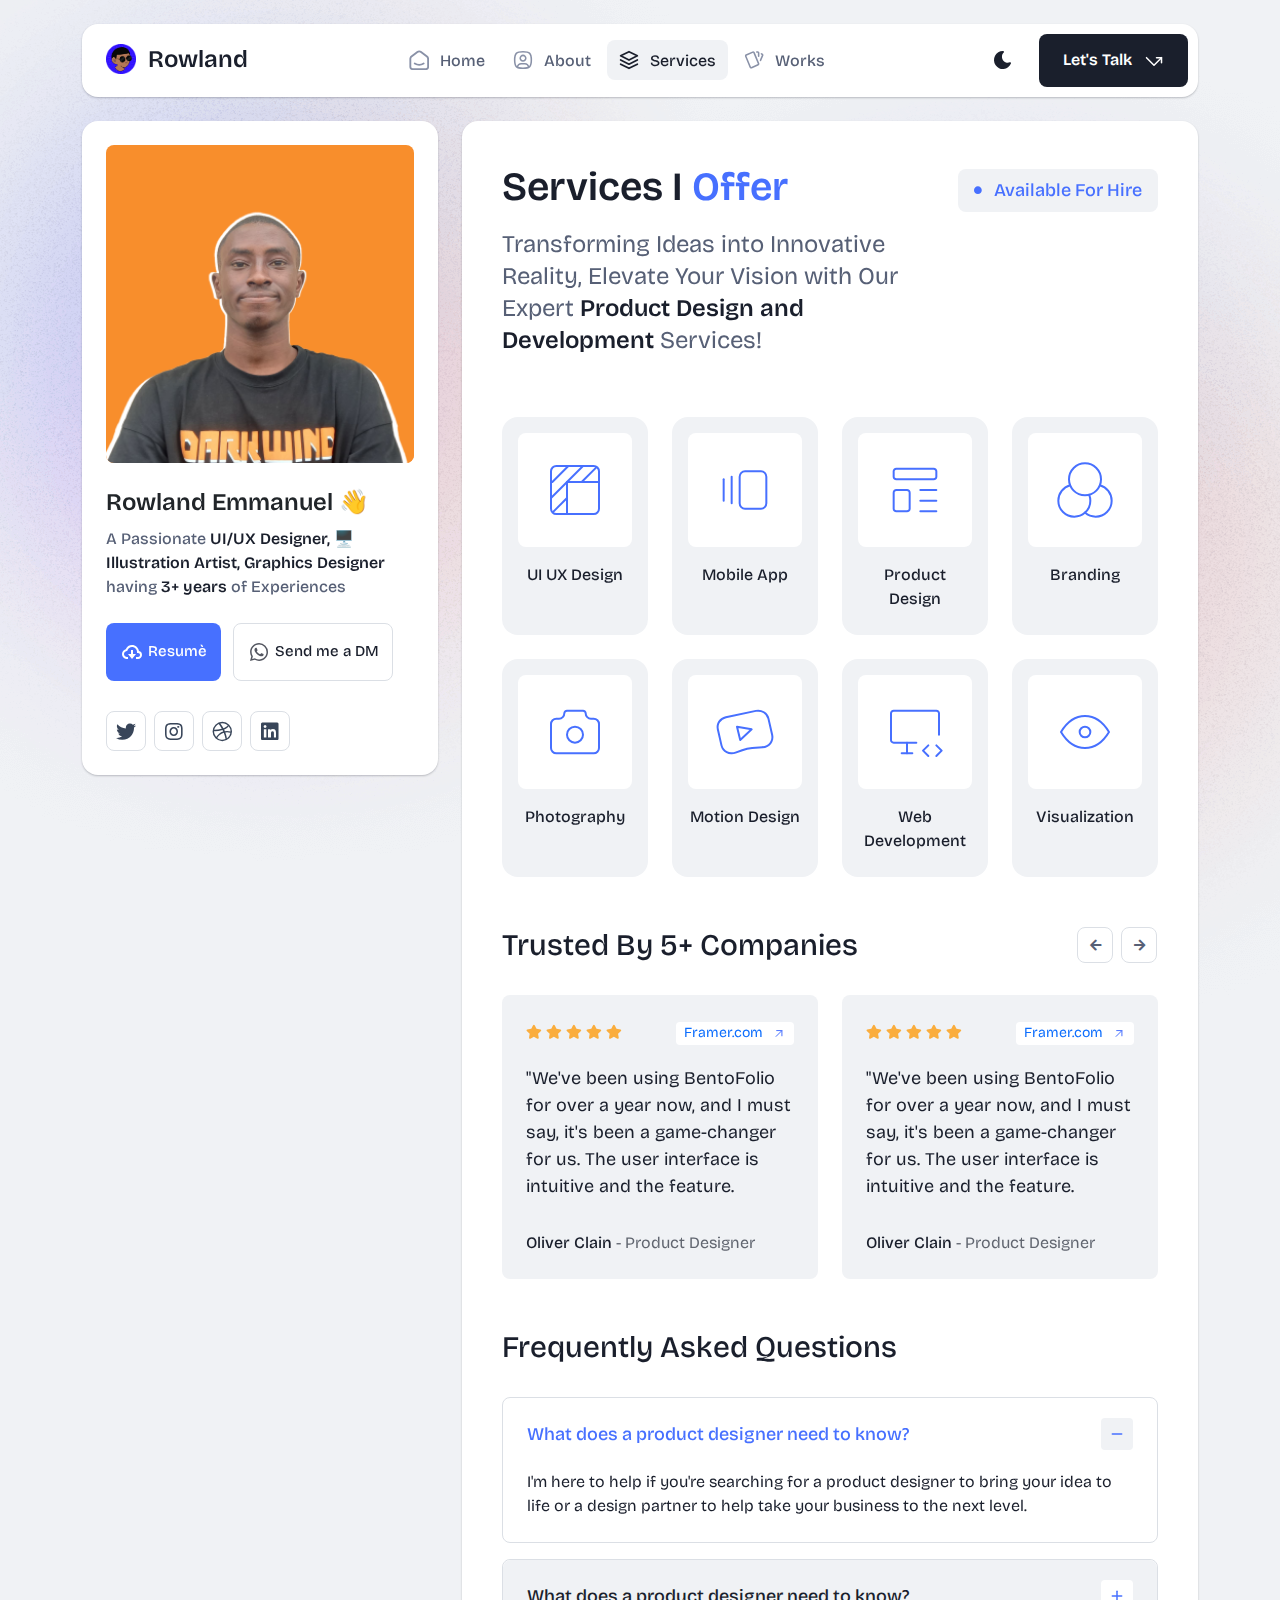
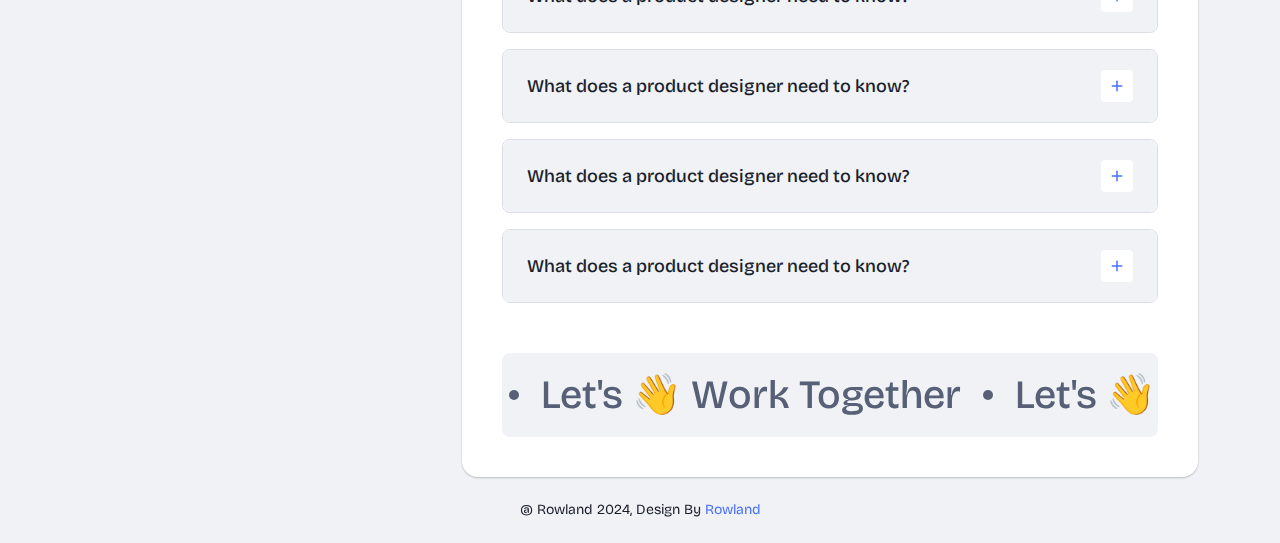
==== services.html @ 6516e1ca "New Portfolio" ====
<!DOCTYPE html>
<html lang="en">

	<head>
		<meta charset="UTF-8">
		<meta http-equiv="X-UA-Compatible" content="IE=edge">
		<title>Rowland Emmanuel - Creative Designer</title>
		<meta name="description"
			content=" Emmanuel Rowland - CO Founder Nexpal Nigeria, UI UX Designer, Illustration Artist, Graphics Designer">
		<meta name="viewport" content="width=device-width, initial-scale=1">

		<link rel="shortcut icon" type="image/x-icon" href="assets/img/favicon.png">
		<!-- Place favicon.ico in the root directory -->

		<!-- CSS here -->
		<link rel="stylesheet" href="assets/css/bootstrap.min.css">
		<link rel="stylesheet" href="assets/fontawsome/css/all.min.css">
		<link rel="stylesheet" href="assets/fontawsome/css/fontawesome.min.css">
		<link rel="stylesheet" href="assets/css/slick.css">
		<link rel="stylesheet" href="assets/css/magnific-popup.css">
		<link rel="stylesheet" href="assets/css/style.css">
		<link rel="stylesheet" href="assets/css/responsive.css">
	</head>

	<body>
		<div id="page-content">
			<!-- header part start -->
			<header class="header-area">
				<nav class="navbar">
					<div class="container">
						<div class="menu-container">
							<div class="logo">
								<a class="navbar-brand me-0" href="index.html">
									<img src="assets/img/logo.png" width="30px" alt="">
									<span>Rowland</span>
								</a>
							</div>
							<div class="navbar-main d-flex flex-grow-1">
								<div class="logo inner-logo d-block d-xl-none">
									<a class="navbar-brand me-0" href="index.html">
										<svg width="24" height="24" viewBox="0 0 24 24" fill="none"
											xmlns="http://www.w3.org/2000/svg">
											<path
												d="M0 1.5C0 1.10218 0.158035 0.720644 0.43934 0.43934C0.720644 0.158035 1.10218 0 1.5 0L9 0C9.39782 0 9.77936 0.158035 10.0607 0.43934C10.342 0.720644 10.5 1.10218 10.5 1.5V22.5C10.5 22.8978 10.342 23.2794 10.0607 23.5607C9.77936 23.842 9.39782 24 9 24H1.5C1.10218 24 0.720644 23.842 0.43934 23.5607C0.158035 23.2794 0 22.8978 0 22.5V1.5ZM13.5 1.5C13.5 1.10218 13.658 0.720644 13.9393 0.43934C14.2206 0.158035 14.6022 0 15 0L22.5 0C22.8978 0 23.2794 0.158035 23.5607 0.43934C23.842 0.720644 24 1.10218 24 1.5V9C24 9.39782 23.842 9.77936 23.5607 10.0607C23.2794 10.342 22.8978 10.5 22.5 10.5H15C14.6022 10.5 14.2206 10.342 13.9393 10.0607C13.658 9.77936 13.5 9.39782 13.5 9V1.5ZM13.5 15C13.5 14.6022 13.658 14.2206 13.9393 13.9393C14.2206 13.658 14.6022 13.5 15 13.5H22.5C22.8978 13.5 23.2794 13.658 23.5607 13.9393C23.842 14.2206 24 14.6022 24 15V22.5C24 22.8978 23.842 23.2794 23.5607 23.5607C23.2794 23.842 22.8978 24 22.5 24H15C14.6022 24 14.2206 23.842 13.9393 23.5607C13.658 23.2794 13.5 22.8978 13.5 22.5V15Z"
												class="logo-icon" />
										</svg>
										<span>Rowland</span>
									</a>
								</div>
								<ul class="navbar-info mx-auto">
									<li class="nav-item">
										<a class="nav-link" aria-current="page" href="index.html">
											<svg class="nav-icon" viewBox="0 0 15 15" fill="none"
												xmlns="http://www.w3.org/2000/svg">
												<path
													d="M13.475 4.92481L9.03083 1.46814C8.64082 1.16473 8.1608 1 7.66667 1C7.17254 1 6.69251 1.16473 6.3025 1.46814L1.8575 4.92481C1.59037 5.13254 1.37424 5.39858 1.22563 5.7026C1.07701 6.00662 0.99984 6.34058 1 6.67897V12.679C1 13.121 1.17559 13.5449 1.48816 13.8575C1.80072 14.17 2.22464 14.3456 2.66667 14.3456H12.6667C13.1087 14.3456 13.5326 14.17 13.8452 13.8575C14.1577 13.5449 14.3333 13.121 14.3333 12.679V6.67897C14.3333 5.99314 14.0167 5.34564 13.475 4.92481Z"
													stroke-width="1.4" stroke-linecap="round"
													stroke-linejoin="round" />
												<path
													d="M10.9753 10.1665C9.13359 11.2773 6.14859 11.2773 4.30859 10.1665"
													stroke-width="1.4"
													stroke-linecap="round" stroke-linejoin="round" />
											</svg>
											<span>Home</span>
										</a>
									</li>
									<li class="nav-item">
										<a class="nav-link" href="about.html">
											<svg class="nav-icon" viewBox="0 0 18 18" fill="none"
												xmlns="http://www.w3.org/2000/svg">
												<path
													d="M9 9.8335C9.66304 9.8335 10.2989 9.5701 10.7678 9.10126C11.2366 8.63242 11.5 7.99654 11.5 7.3335C11.5 6.67045 11.2366 6.03457 10.7678 5.56573C10.2989 5.09689 9.66304 4.8335 9 4.8335C8.33696 4.8335 7.70107 5.09689 7.23223 5.56573C6.76339 6.03457 6.5 6.67045 6.5 7.3335C6.5 7.99654 6.76339 8.63242 7.23223 9.10126C7.70107 9.5701 8.33696 9.8335 9 9.8335Z"
													stroke-width="1.4" stroke-linecap="round"
													stroke-linejoin="round" />
												<path
													d="M9 1.5C15 1.5 16.5 3 16.5 9C16.5 15 15 16.5 9 16.5C3 16.5 1.5 15 1.5 9C1.5 3 3 1.5 9 1.5Z"
													stroke-width="1.4" stroke-linecap="round"
													stroke-linejoin="round" />
												<path
													d="M4 15.7085V15.6668C4 14.7828 4.35119 13.9349 4.97631 13.3098C5.60143 12.6847 6.44928 12.3335 7.33333 12.3335H10.6667C11.5507 12.3335 12.3986 12.6847 13.0237 13.3098C13.6488 13.9349 14 14.7828 14 15.6668V15.7085"
													stroke-width="1.4" stroke-linecap="round"
													stroke-linejoin="round" />
											</svg>
											About
										</a>
									</li>
									<li class="nav-item">
										<a class="nav-link active" href="services.html">
											<svg class="nav-icon" viewBox="0 0 16 16" fill="none"
												xmlns="http://www.w3.org/2000/svg">
												<path
													d="M7.99967 1.3335L1.33301 4.66683L7.99967 8.00016L14.6663 4.66683L7.99967 1.3335Z"
													stroke-width="1.4" stroke-linecap="round"
													stroke-linejoin="round" />
												<path d="M1.33301 8L7.99967 11.3333L14.6663 8" stroke-width="1.4"
													stroke-linecap="round"
													stroke-linejoin="round" />
												<path d="M1.33301 11.3335L7.99967 14.6668L14.6663 11.3335"
													stroke-width="1.4" stroke-linecap="round"
													stroke-linejoin="round" />
											</svg>
											Services
										</a>
									</li>
									<li class="nav-item">
										<a class="nav-link" href="portfolio.html">
											<svg class="nav-icon" viewBox="0 0 18 17" fill="none"
												xmlns="http://www.w3.org/2000/svg">
												<path
													d="M2.00326 3.99733L7.95159 1.40649C8.04974 1.36442 8.15533 1.34243 8.26212 1.34181C8.3689 1.34119 8.47473 1.36196 8.57337 1.40289C8.67201 1.44382 8.76145 1.50408 8.83642 1.58013C8.9114 1.65617 8.97039 1.74646 9.00992 1.84566L13.1133 11.764C13.1985 11.9651 13.2014 12.1917 13.1213 12.3949C13.0412 12.5982 12.8845 12.7618 12.6849 12.8507L6.73742 15.4415C6.63922 15.4837 6.53356 15.5058 6.42668 15.5065C6.3198 15.5072 6.21387 15.4864 6.11514 15.4455C6.0164 15.4046 5.92688 15.3442 5.85184 15.2681C5.7768 15.192 5.71778 15.1016 5.67826 15.0023L1.57492 5.08316C1.48963 4.88204 1.48673 4.65546 1.56684 4.45222C1.64696 4.24898 1.80367 4.08616 2.00326 3.99733Z"
													stroke-width="1.4" stroke-linecap="round"
													stroke-linejoin="round" />
												<path
													d="M11.5 1.3335H12.3333C12.5543 1.3335 12.7663 1.42129 12.9226 1.57757C13.0789 1.73385 13.1667 1.94582 13.1667 2.16683V5.0835"
													stroke-width="1.4" stroke-linecap="round"
													stroke-linejoin="round" />
												<path
													d="M15.6663 3C15.8863 3.09333 16.0997 3.18083 16.3063 3.2625C16.5098 3.34882 16.6706 3.51241 16.7534 3.71729C16.8362 3.92217 16.8343 4.15155 16.748 4.355L14.833 8.83334"
													stroke-width="1.4" stroke-linecap="round"
													stroke-linejoin="round" />
											</svg>
											Works
										</a>
									</li>
								</ul>
								<div class="header-right-info d-flex align-items-center">
									<button class="theme-control-btn">
										<span class="dark">
											<svg width="24" height="24" viewBox="0 0 24 24" fill="none"
												xmlns="http://www.w3.org/2000/svg">
												<path
													d="M11.8005 3C10.207 3.0003 8.64356 3.44286 7.27683 4.28049C5.91011 5.11811 4.79139 6.31937 4.04002 7.75612C3.28865 9.19288 2.93281 10.8112 3.01046 12.4386C3.08811 14.0659 3.59633 15.6411 4.48091 16.9963C5.3655 18.3514 6.59326 19.4356 8.03324 20.1333C9.47322 20.8309 11.0714 21.1157 12.6573 20.9574C14.2432 20.7991 15.7573 20.2036 17.0381 19.2344C18.319 18.2652 19.3185 16.9587 19.9301 15.4542C20.2302 14.7162 19.5111 13.9746 18.7875 14.2752C17.5475 14.7888 16.1706 14.8418 14.8963 14.425C13.622 14.0082 12.5308 13.1479 11.8126 11.9937C11.0943 10.8396 10.7943 9.4645 10.9648 8.10764C11.1353 6.75077 11.7655 5.49792 12.7458 4.5669L12.8136 4.4949C13.2986 3.9279 12.913 3.0072 12.1464 3.0072H11.9122L11.8524 3.0018L11.7996 3H11.8005Z"
													fill="#1A1F2C" />
											</svg>
											<small class="theme-text d-block d-xl-none">Change appearance</small>
										</span>
										<span class="light">
											<svg width="24" height="24" viewBox="0 0 24 24" fill="none"
												xmlns="http://www.w3.org/2000/svg">
												<path
													d="M12 19C12.2449 19 12.4813 19.09 12.6644 19.2527C12.8474 19.4155 12.9643 19.6397 12.993 19.883L13 20V21C12.9997 21.2549 12.9021 21.5 12.7272 21.6854C12.5522 21.8707 12.313 21.9822 12.0586 21.9972C11.8042 22.0121 11.5536 21.9293 11.3582 21.7657C11.1627 21.6021 11.0371 21.3701 11.007 21.117L11 21V20C11 19.7348 11.1054 19.4804 11.2929 19.2929C11.4804 19.1054 11.7348 19 12 19Z"
													fill="#FD7E41" />
												<path
													d="M18.3127 16.9099L18.4067 16.9929L19.1067 17.6929C19.2861 17.8729 19.3902 18.1144 19.398 18.3683C19.4057 18.6223 19.3165 18.8697 19.1485 19.0602C18.9804 19.2508 18.7462 19.3702 18.4933 19.3943C18.2403 19.4184 17.9877 19.3454 17.7867 19.1899L17.6927 19.1069L16.9927 18.4069C16.8202 18.2347 16.7165 18.0053 16.7012 17.7619C16.6859 17.5186 16.76 17.278 16.9097 17.0855C17.0593 16.893 17.2741 16.7618 17.5137 16.7166C17.7533 16.6713 18.0012 16.7152 18.2107 16.8399L18.3127 16.9099Z"
													fill="#FD7E41" />
												<path
													d="M7.00747 16.993C7.17965 17.1652 7.28308 17.3943 7.29836 17.6373C7.31364 17.8803 7.23972 18.1206 7.09047 18.313L7.00747 18.407L6.30747 19.107C6.12751 19.2863 5.88604 19.3905 5.63209 19.3982C5.37814 19.406 5.13076 19.3168 4.94019 19.1487C4.74963 18.9807 4.63017 18.7464 4.60607 18.4935C4.58198 18.2406 4.65506 17.988 4.81047 17.787L4.89347 17.693L5.59347 16.993C5.781 16.8055 6.03531 16.7002 6.30047 16.7002C6.56563 16.7002 6.81994 16.8055 7.00747 16.993Z"
													fill="#FD7E41" />
												<path
													d="M3.99987 11C4.25475 11.0003 4.4999 11.0979 4.68524 11.2728C4.87057 11.4478 4.9821 11.687 4.99704 11.9414C5.01198 12.1958 4.92919 12.4464 4.7656 12.6418C4.60201 12.8373 4.36996 12.9629 4.11687 12.993L3.99987 13H2.99987C2.74499 12.9997 2.49984 12.9021 2.3145 12.7272C2.12916 12.5522 2.01763 12.313 2.0027 12.0586C1.98776 11.8042 2.07054 11.5536 2.23413 11.3582C2.39772 11.1627 2.62977 11.0371 2.88287 11.007L2.99987 11H3.99987Z"
													fill="#FD7E41" />
												<path
													d="M20.9999 11C21.2547 11.0003 21.4999 11.0979 21.6852 11.2728C21.8706 11.4478 21.9821 11.687 21.997 11.9414C22.012 12.1958 21.9292 12.4464 21.7656 12.6418C21.602 12.8373 21.37 12.9629 21.1169 12.993L20.9999 13H19.9999C19.745 12.9997 19.4998 12.9021 19.3145 12.7272C19.1292 12.5522 19.0176 12.313 19.0027 12.0586C18.9878 11.8042 19.0705 11.5536 19.2341 11.3582C19.3977 11.1627 19.6298 11.0371 19.8829 11.007L19.9999 11H20.9999Z"
													fill="#FD7E41" />
												<path
													d="M6.21264 4.80985L6.30664 4.89285L7.00664 5.59285C7.18599 5.77281 7.29011 6.01429 7.29787 6.26824C7.30562 6.52219 7.21642 6.76957 7.04839 6.96013C6.88036 7.1507 6.64609 7.27016 6.39316 7.29425C6.14024 7.31834 5.88763 7.24526 5.68664 7.08985L5.59264 7.00685L4.89264 6.30685C4.72073 6.13453 4.61757 5.90543 4.6025 5.66248C4.58744 5.41954 4.6615 5.17945 4.8108 4.98721C4.9601 4.79497 5.1744 4.66378 5.41351 4.61824C5.65262 4.57271 5.90013 4.61594 6.10964 4.73985L6.21264 4.80985Z"
													fill="#FD7E41" />
												<path
													d="M19.1071 4.89288C19.2793 5.06508 19.3827 5.29418 19.398 5.5372C19.4132 5.78023 19.3393 6.02048 19.1901 6.21288L19.1071 6.30688L18.4071 7.00688C18.2271 7.18623 17.9856 7.29036 17.7317 7.29811C17.4777 7.30587 17.2304 7.21667 17.0398 7.04864C16.8492 6.8806 16.7298 6.64633 16.7057 6.39341C16.6816 6.14049 16.7547 5.88788 16.9101 5.68688L16.9931 5.59288L17.6931 4.89288C17.8806 4.70541 18.1349 4.6001 18.4001 4.6001C18.6652 4.6001 18.9196 4.70541 19.1071 4.89288Z"
													fill="#FD7E41" />
												<path
													d="M12 2C12.2449 2.00003 12.4813 2.08996 12.6644 2.25272C12.8474 2.41547 12.9643 2.63975 12.993 2.883L13 3V4C12.9997 4.25488 12.9021 4.50003 12.7272 4.68537C12.5522 4.8707 12.313 4.98223 12.0586 4.99717C11.8042 5.01211 11.5536 4.92933 11.3582 4.76573C11.1627 4.60214 11.0371 4.3701 11.007 4.117L11 4V3C11 2.73478 11.1054 2.48043 11.2929 2.29289C11.4804 2.10536 11.7348 2 12 2Z"
													fill="#FD7E41" />
												<path
													d="M12 7C12.9797 6.99994 13.9378 7.28769 14.7553 7.8275C15.5729 8.36731 16.2138 9.1354 16.5986 10.0364C16.9833 10.9373 17.0949 11.9315 16.9195 12.8953C16.7441 13.8592 16.2893 14.7502 15.6118 15.4579C14.9343 16.1655 14.0638 16.6585 13.1085 16.8756C12.1532 17.0928 11.1552 17.0245 10.2383 16.6793C9.3215 16.334 8.52629 15.7271 7.95146 14.9338C7.37663 14.1405 7.04752 13.1958 7.005 12.217L7 12L7.005 11.783C7.06092 10.4958 7.61161 9.27978 8.54222 8.38866C9.47284 7.49754 10.7115 7.00007 12 7Z"
													fill="#FD7E41" />
											</svg>
											<small class="theme-text d-block d-xl-none">Change appearance</small>
										</span>
									</button>
									<a href="https://https://wa.me/+2348056181059" target="_blank" class="lets-talk-btn">
										Let's Talk
										<svg class="icon" width="20" height="20" viewBox="0 0 20 20"
											fill="none"
											xmlns="http://www.w3.org/2000/svg">
											<path d="M17.5 11.6665V6.6665H12.5" stroke="white" stroke-width="1.5"
												stroke-linecap="round"
												stroke-linejoin="round" />
											<path d="M17.5 6.6665L10 14.1665L2.5 6.6665" stroke="white"
												stroke-width="1.5" stroke-linecap="round"
												stroke-linejoin="round" />
										</svg>
									</a>
								</div>
							</div>
							<div class="mobile-menu-overlay d-block d-lg-none"></div>
							<div class="mobile-menu-control-bar d-block d-xl-none">
								<button class="mobile-menu-control-bar">
									<i class="fas fa-bars"></i>
								</button>
							</div>
						</div>
					</div>
				</nav>
			</header>
			<!-- header part end -->

			<!-- main area part start -->
			<main>

				<section class="content-box-area mt-4">
					<div class="container">
						<div class="row g-4">
							<div class="col-xl-4">
								<div class="card profile-card">
									<div class="card-body">
										<div class="image text-center">
											<img src="assets/img/images/profile.png" width="100%" alt="profile">
										</div>
										<div class="text">
											<h3 class="card-title">Rowland Emmanuel 👋</h3>
											<p>A Passionate <span>UI/UX Designer,</span> 🖥️ <span>Illustration Artist, Graphics Designer</span> having <span>3+
													years</span> of Experiences </p>
											<div class="common-button-groups">
												<a class="btn btn-call" href="assets/resume/Emmanuel Rowland (Updated).pdf">
													<svg xmlns="http://www.w3.org/2000/svg" width="24" height="24" viewBox="0 0 24 24" style="fill: rgb(255, 255, 255);"><path d="M18.948 11.112C18.511 7.67 15.563 5 12.004 5c-2.756 0-5.15 1.611-6.243 4.15-2.148.642-3.757 2.67-3.757 4.85 0 2.757 2.243 5 5 5h1v-2h-1c-1.654 0-3-1.346-3-3 0-1.404 1.199-2.757 2.673-3.016l.581-.102.192-.558C8.153 8.273 9.898 7 12.004 7c2.757 0 5 2.243 5 5v1h1c1.103 0 2 .897 2 2s-.897 2-2 2h-2v2h2c2.206 0 4-1.794 4-4a4.008 4.008 0 0 0-3.056-3.888z"></path><path d="M13.004 14v-4h-2v4h-3l4 5 4-5z"></path></svg>
													Resumè
												</a>
												<a href="https://https://wa.me/+2348056181059">

													<button class="btn btn-copy">
														<svg xmlns="http://www.w3.org/2000/svg" width="24" height="24" viewBox="0 0 24 24" style="fill: rgb(83, 86, 96);"><path fill-rule="evenodd" clip-rule="evenodd" d="M18.403 5.633A8.919 8.919 0 0 0 12.053 3c-4.948 0-8.976 4.027-8.978 8.977 0 1.582.413 3.126 1.198 4.488L3 21.116l4.759-1.249a8.981 8.981 0 0 0 4.29 1.093h.004c4.947 0 8.975-4.027 8.977-8.977a8.926 8.926 0 0 0-2.627-6.35m-6.35 13.812h-.003a7.446 7.446 0 0 1-3.798-1.041l-.272-.162-2.824.741.753-2.753-.177-.282a7.448 7.448 0 0 1-1.141-3.971c.002-4.114 3.349-7.461 7.465-7.461a7.413 7.413 0 0 1 5.275 2.188 7.42 7.42 0 0 1 2.183 5.279c-.002 4.114-3.349 7.462-7.461 7.462m4.093-5.589c-.225-.113-1.327-.655-1.533-.73-.205-.075-.354-.112-.504.112s-.58.729-.711.879-.262.168-.486.056-.947-.349-1.804-1.113c-.667-.595-1.117-1.329-1.248-1.554s-.014-.346.099-.458c.101-.1.224-.262.336-.393.112-.131.149-.224.224-.374s.038-.281-.019-.393c-.056-.113-.505-1.217-.692-1.666-.181-.435-.366-.377-.504-.383a9.65 9.65 0 0 0-.429-.008.826.826 0 0 0-.599.28c-.206.225-.785.767-.785 1.871s.804 2.171.916 2.321c.112.15 1.582 2.415 3.832 3.387.536.231.954.369 1.279.473.537.171 1.026.146 1.413.089.431-.064 1.327-.542 1.514-1.066.187-.524.187-.973.131-1.067-.056-.094-.207-.151-.43-.263"></path></svg>
														Send me a DM
													</button>
												</a>
											</div>
											<div class="social-media-icon">
												<ul class="list-unstyled">
													<li><a href="#"><i class="fab fa-twitter"></i></a></li>
													<li><a href="#"><i class="fab fa-instagram"></i></a></li>
													<li><a href="#"><i class="fab fa-dribbble"></i></a></li>
													<li><a href="#"><i class="fab fa-linkedin"></i></a></li>
												</ul>
											</div>
										</div>
									</div>
								</div>
							</div>
							<div class="col-xl-8">
								<div class="card content-box-card">
									<div class="card-body">
										<div class="top-info">
											<div class="text">
												<h1 class="main-title">Services I <span>Offer</span></h1>
												<p>Transforming Ideas into Innovative Reality, Elevate Your Vision
													with Our Expert <b>Product
														Design and Development</b> Services!</p>
											</div>
											<div class="available-btn">
												<span><i class="fas fa-circle"></i> Available For Hire</span>
											</div>
										</div>
										<div class="services">
											<div class="row g-4">
												<div class="col-md-3 col-sm-6 col-6">
													<div class="services-item text-center">
														<div class="image">
															<img src="assets/img/icons/ui-ux.svg" alt="ui-ux">
														</div>
														<div class="text">
															<h3 class="title">UI UX Design</h3>
														</div>
													</div>
												</div>
												<div class="col-md-3 col-sm-6 col-6">
													<div class="services-item text-center">
														<div class="image">
															<img src="assets/img/icons/app.svg" alt="app">
														</div>
														<div class="text">
															<h3 class="title">Mobile App</h3>
														</div>
													</div>
												</div>
												<div class="col-md-3 col-sm-6 col-6">
													<div class="services-item text-center">
														<div class="image">
															<img src="assets/img/icons/prd-design.svg" alt="prd-design">
														</div>
														<div class="text">
															<h3 class="title">Product Design</h3>
														</div>
													</div>
												</div>
												<div class="col-md-3 col-sm-6 col-6">
													<div class="services-item text-center">
														<div class="image">
															<img src="assets/img/icons/branding.svg" alt="branding">
														</div>
														<div class="text">
															<h3 class="title">Branding</h3>
														</div>
													</div>
												</div>
												<div class="col-md-3 col-sm-6 col-6">
													<div class="services-item text-center">
														<div class="image">
															<img src="assets/img/icons/camera.svg" alt="camera">
														</div>
														<div class="text">
															<h3 class="title">Photography</h3>
														</div>
													</div>
												</div>
												<div class="col-md-3 col-sm-6 col-6">
													<div class="services-item text-center">
														<div class="image">
															<img src="assets/img/icons/youtube.svg" alt="youtube">
														</div>
														<div class="text">
															<h3 class="title">Motion Design</h3>
														</div>
													</div>
												</div>
												<div class="col-md-3 col-sm-6 col-6">
													<div class="services-item text-center">
														<div class="image">
															<img src="assets/img/icons/web-development.svg"
																alt="web-development">
														</div>
														<div class="text">
															<h3 class="title">Web Development</h3>
														</div>
													</div>
												</div>
												<div class="col-md-3 col-sm-6 col-6">
													<div class="services-item text-center">
														<div class="image">
															<img src="assets/img/icons/view.svg" alt="view">
														</div>
														<div class="text">
															<h3 class="title">Visualization</h3>
														</div>
													</div>
												</div>
											</div>
											
										</div>

										<!-- <div class="working-with-area">
											<h2 class="main-common-title">Working With 50+ Brands ✨ Worldwide
											</h2>
											<div class="working-with-main">
												<div class="items">
													<img src="assets/img/icons/notion.svg" alt="notion">
												</div>
												<div class="items">
													<img src="assets/img/icons/webflow.svg" alt="webflow">
												</div>
												<div class="items">
													<img src="assets/img/icons/mico.svg" alt="mico">
												</div>
												<div class="items">
													<img src="assets/img/icons/framer.svg" alt="framer">
												</div>
												<div class="items">
													<img src="assets/img/icons/zeplin.svg" alt="zeplin">
												</div>
												<div class="items">
													<img src="assets/img/icons/figma.svg" alt="figma">
												</div>
												<div class="items">
													<img src="assets/img/icons/notion.svg" alt="notion">
												</div>
												<div class="items">
													<img src="assets/img/icons/webflow.svg" alt="webflow">
												</div>
												<div class="items">
													<img src="assets/img/icons/mico.svg" alt="mico">
												</div>
												<div class="items">
													<img src="assets/img/icons/framer.svg" alt="framer">
												</div>
												<div class="items">
													<img src="assets/img/icons/zeplin.svg" alt="zeplin">
												</div>
												<div class="items">
													<img src="assets/img/icons/figma.svg" alt="figma">
												</div>
												<div class="items">
													<img src="assets/img/icons/notion.svg" alt="notion">
												</div>
												<div class="items">
													<img src="assets/img/icons/webflow.svg" alt="webflow">
												</div>
												<div class="items">
													<img src="assets/img/icons/mico.svg" alt="mico">
												</div>
												<div class="items">
													<img src="assets/img/icons/framer.svg" alt="framer">
												</div>
											</div>
										</div> -->

										<div class="client-feedback">
											<h2 class="main-common-title">Trusted By 5+ Companies
											</h2>
											<div class="row client-feedback-slider">
												<div class="col-lg-6">
													<div class="feedback-item">
														<div class="feedback-top-info">
															<div class="rating">
																<i class="fas fa-star"></i>
																<i class="fas fa-star"></i>
																<i class="fas fa-star"></i>
																<i class="fas fa-star"></i>
																<i class="fas fa-star"></i>
															</div>
															<div class="website">
																<a href="#">Framer.com
																	<svg class="arrow-up" width="14" height="15"
																		viewBox="0 0 14 15" fill="none"
																		xmlns="http://www.w3.org/2000/svg">
																		<path d="M9.91634 4.5835L4.08301 10.4168"
																			stroke-linecap="round"
																			stroke-linejoin="round" />
																		<path d="M4.66699 4.5835H9.91699V9.8335"
																			stroke-linecap="round"
																			stroke-linejoin="round" />
																	</svg>
																</a>
															</div>
														</div>
														<div class="details">
															<p>
																"We've been using BentoFolio for over a year now, and I must
																say, it's been a game-changer
																for us. The user interface is intuitive and the feature.
															</p>
														</div>
														<div class="designation">
															<p><span>Oliver Clain</span> - Product Designer</p>
														</div>
													</div>
												</div>
												<div class="col-lg-6">
													<div class="feedback-item">
														<div class="feedback-top-info">
															<div class="rating">
																<i class="fas fa-star"></i>
																<i class="fas fa-star"></i>
																<i class="fas fa-star"></i>
																<i class="fas fa-star"></i>
																<i class="fas fa-star"></i>
															</div>
															<div class="website">
																<a href="#">Framer.com
																	<svg class="arrow-up" width="14" height="15"
																		viewBox="0 0 14 15" fill="none"
																		xmlns="http://www.w3.org/2000/svg">
																		<path d="M9.91634 4.5835L4.08301 10.4168"
																			stroke-linecap="round"
																			stroke-linejoin="round" />
																		<path d="M4.66699 4.5835H9.91699V9.8335"
																			stroke-linecap="round"
																			stroke-linejoin="round" />
																	</svg>
																</a>
															</div>
														</div>
														<div class="details">
															<p>
																"We've been using BentoFolio for over a year now, and I must
																say, it's been a game-changer
																for us. The user interface is intuitive and the feature.
															</p>
														</div>
														<div class="designation">
															<p><span>Oliver Clain</span> - Product Designer</p>
														</div>
													</div>
												</div>
												<div class="col-lg-6">
													<div class="feedback-item">
														<div class="feedback-top-info">
															<div class="rating">
																<i class="fas fa-star"></i>
																<i class="fas fa-star"></i>
																<i class="fas fa-star"></i>
																<i class="fas fa-star"></i>
																<i class="fas fa-star"></i>
															</div>
															<div class="website">
																<a href="#">Framer.com
																	<svg class="arrow-up" width="14" height="15"
																		viewBox="0 0 14 15" fill="none"
																		xmlns="http://www.w3.org/2000/svg">
																		<path d="M9.91634 4.5835L4.08301 10.4168"
																			stroke-linecap="round"
																			stroke-linejoin="round" />
																		<path d="M4.66699 4.5835H9.91699V9.8335"
																			stroke-linecap="round"
																			stroke-linejoin="round" />
																	</svg>
																</a>
															</div>
														</div>
														<div class="details">
															<p>
																"We've been using BentoFolio for over a year now, and I must
																say, it's been a game-changer
																for us. The user interface is intuitive and the feature.
															</p>
														</div>
														<div class="designation">
															<p><span>Oliver Clain</span> - Product Designer</p>
														</div>
													</div>
												</div>
											</div>
										</div>
										
										<div class="frequently-asked-questions">
											<h2 class="main-common-title">Frequently Asked Questions
											</h2>
											<div class="frequently-asked-questions-main">
												<div class="accordion" id="accordionExample">
													<div class="accordion-item">
														<h4 class="accordion-header" id="headingOne">
															<button class="accordion-button" type="button"
																data-bs-toggle="collapse"
																data-bs-target="#collapseOne" aria-expanded="true"
																aria-controls="collapseOne">
																What does a product designer need to know?
																<span class="ms-auto">
																	<span class="icon ms-4">
																		<img class="icon-plus" src="assets/img/icons/plus.svg"
																			alt="plus">
																		<img class="icon-minus d-none"
																			src="assets/img/icons/minus.svg" alt="minus">
																	</span>
																</span>
															</button>
														</h4>
														<div id="collapseOne" class="accordion-collapse collapse show"
															aria-labelledby="headingOne"
															data-bs-parent="#accordionExample">
															<div class="accordion-body">
																<p>I'm here to help if you're searching for a product designer
																	to bring your idea to life
																	or a design partner to help take your business to the next
																	level.</p>
															</div>
														</div>
													</div>
													<div class="accordion-item">
														<h4 class="accordion-header" id="headingTwo">
															<button class="accordion-button collapsed" type="button"
																data-bs-toggle="collapse"
																data-bs-target="#collapseTwo" aria-expanded="false"
																aria-controls="collapseTwo">
																What does a product designer need to know?
																<span class="ms-auto">
																	<span class="icon ms-4">
																		<img class="icon-plus" src="assets/img/icons/plus.svg"
																			alt="plus">
																		<img class="icon-minus d-none"
																			src="assets/img/icons/minus.svg" alt="minus">
																	</span>
																</span>
															</button>
														</h4>
														<div id="collapseTwo" class="accordion-collapse collapse"
															aria-labelledby="headingTwo"
															data-bs-parent="#accordionExample">
															<div class="accordion-body">
																<p>I'm here to help if you're searching for a product designer
																	to bring your idea to life
																	or
																	a design partner to help take your business to the next
																	level.</p>
															</div>
														</div>
													</div>
													<div class="accordion-item">
														<h4 class="accordion-header" id="headingThree">
															<button class="accordion-button collapsed" type="button"
																data-bs-toggle="collapse"
																data-bs-target="#collapseThree" aria-expanded="false"
																aria-controls="collapseThree">
																What does a product designer need to know?
																<span class="ms-auto">
																	<span class="icon ms-4">
																		<img class="icon-plus" src="assets/img/icons/plus.svg"
																			alt="plus">
																		<img class="icon-minus d-none"
																			src="assets/img/icons/minus.svg" alt="minus">
																	</span>
																</span>
															</button>
														</h4>
														<div id="collapseThree" class="accordion-collapse collapse"
															aria-labelledby="headingThree"
															data-bs-parent="#accordionExample">
															<div class="accordion-body">
																<p>I'm here to help if you're searching for a product designer
																	to bring your idea to life
																	or
																	a design partner to help take your business to the next
																	level.</p>
															</div>
														</div>
													</div>
													<div class="accordion-item">
														<h4 class="accordion-header" id="headingFour">
															<button class="accordion-button collapsed" type="button"
																data-bs-toggle="collapse"
																data-bs-target="#collapseFour" aria-expanded="false"
																aria-controls="collapseFour">
																What does a product designer need to know?
																<span class="ms-auto">
																	<span class="icon ms-4">
																		<img class="icon-plus" src="assets/img/icons/plus.svg"
																			alt="plus">
																		<img class="icon-minus d-none"
																			src="assets/img/icons/minus.svg" alt="minus">
																	</span>
																</span>
															</button>
														</h4>
														<div id="collapseFour" class="accordion-collapse collapse"
															aria-labelledby="headingFour"
															data-bs-parent="#accordionExample">
															<div class="accordion-body">
																<p>I'm here to help if you're searching for a product designer
																	to bring your idea to life
																	or
																	a design partner to help take your business to the next
																	level.</p>
															</div>
														</div>
													</div>
													<div class="accordion-item">
														<h4 class="accordion-header" id="headingFive">
															<button class="accordion-button collapsed" type="button"
																data-bs-toggle="collapse"
																data-bs-target="#collapseFive" aria-expanded="false"
																aria-controls="collapseFive">
																What does a product designer need to know?
																<span class="ms-auto">
																	<span class="icon ms-4">
																		<img class="icon-plus" src="assets/img/icons/plus.svg"
																			alt="plus">
																		<img class="icon-minus d-none"
																			src="assets/img/icons/minus.svg" alt="minus">
																	</span>
																</span>
															</button>
														</h4>
														<div id="collapseFive" class="accordion-collapse collapse"
															aria-labelledby="headingFive"
															data-bs-parent="#accordionExample">
															<div class="accordion-body">
																<p>I'm here to help if you're searching for a product designer
																	to bring your idea to life
																	or
																	a design partner to help take your business to the next
																	level.</p>
															</div>
														</div>
													</div>
												</div>
											</div>
										</div>
										<div class="work-together-slider">
											<div class="slider-main d-flex gap-4 align-items-center">
												<div class="slider-item">
													<a href="contact.html">Let's 👋 Work Together</a>
													<a href="contact.html">Let's 👋 Work Together</a>
												</div>
												<div class="slider-item">
													<a href="contact.html">Let's 👋 Work Together</a>
													<a href="contact.html">Let's 👋 Work Together</a>
												</div>
											</div>
										</div>
									</div>
								</div>
							</div>
						</div>
					</div>
				</section>

				<!-- background shape area start -->
				<div class="background-shapes">
					<div class="shape-1 common-shape">
						<img src="assets/img/bg/banner-shape-1.png" alt="banner-shape-1">
					</div>
					<div class="shape-2 common-shape">
						<img src="assets/img/bg/banner-shape-1.png" alt="banner-shape-1">
					</div>
					<div class="threed-shape-1 move-with-cursor" data-value="1">
						<img src="assets/img/bg/object-3d-1.png" alt="object-3d-1">
					</div>
					<div class="threed-shape-2 move-with-cursor" data-value="1">
						<img src="assets/img/bg/object-3d-2.png" alt="object-3d-2">
					</div>
				</div>
				<!-- background shape area end -->
			</main>
			<!-- main area part end -->

			<!-- footer part start -->
			<footer class="footer-area">
				<div class="container">
					<div class="text text-center">
						<p>@ Rowland 2024, Design By <a href="#">Rowland</a></p>
					</div>
				</div>
			</footer>
			<!-- footer part end -->
		</div>

		<!-- JS here -->
		<script src="assets/js/vendor/jquery-3.6.0.min.js"></script>
		<script src="assets/js/bootstrap.bundle.min.js"></script>
		<script src="assets/js/jquery.magnific-popup.min.js"></script>
		<script src="assets/js/ajax-form.js"></script>
		<script src="assets/js/clipboard.min.js"></script>
		<script src="assets/js/slick.min.js"></script>
		<script src="assets/js/script.js"></script>
	</body>

</html>
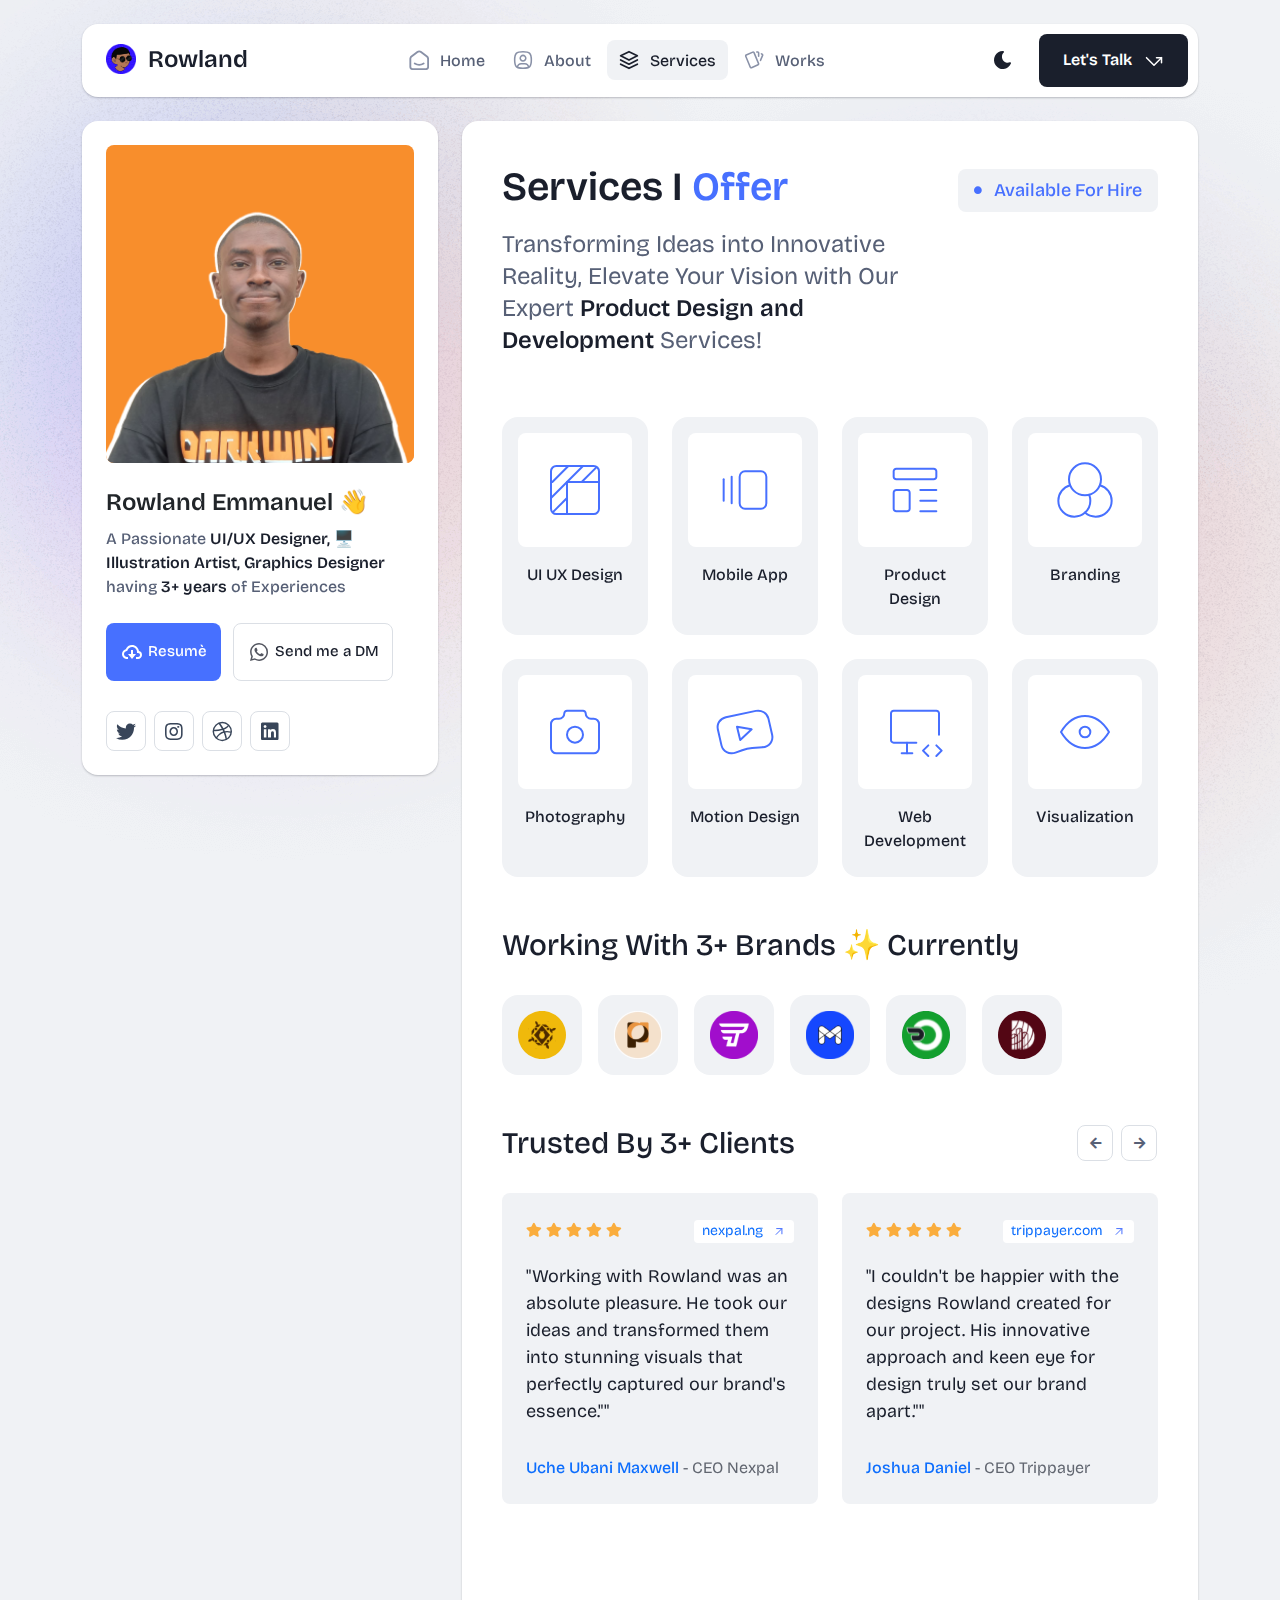
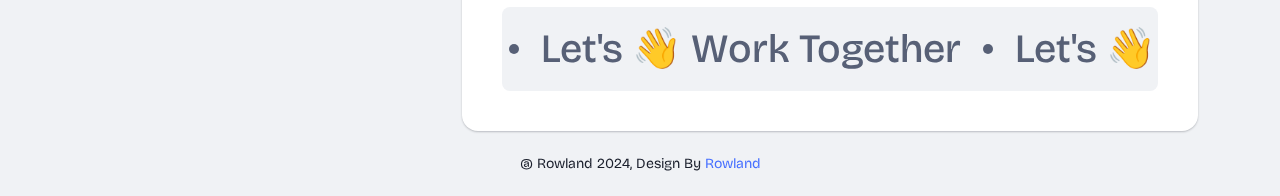
==== commit b89c18e3: "New Portfolio" ====
--- a/services.html
+++ b/services.html
@@ -337,63 +337,34 @@
 											
 										</div>
 
-										<!-- <div class="working-with-area">
-											<h2 class="main-common-title">Working With 50+ Brands ✨ Worldwide
+										<div class="working-with-area">
+											<h2 class="main-common-title">Working With 3+ Brands ✨ Currently
 											</h2>
 											<div class="working-with-main">
 												<div class="items">
-													<img src="assets/img/icons/notion.svg" alt="notion">
+													<img src="assets/img/icons/cryptomart.svg" alt="notion">
 												</div>
 												<div class="items">
-													<img src="assets/img/icons/webflow.svg" alt="webflow">
+													<img src="assets/img/icons/nexpal.svg" alt="webflow">
 												</div>
 												<div class="items">
-													<img src="assets/img/icons/mico.svg" alt="mico">
+													<img src="assets/img/icons/trippayer.svg" alt="mico">
 												</div>
 												<div class="items">
-													<img src="assets/img/icons/framer.svg" alt="framer">
+													<img src="assets/img/icons/methrex.svg" alt="framer">
 												</div>
 												<div class="items">
-													<img src="assets/img/icons/zeplin.svg" alt="zeplin">
+													<img src="assets/img/icons/radar.svg" alt="zeplin">
 												</div>
 												<div class="items">
-													<img src="assets/img/icons/figma.svg" alt="figma">
-												</div>
-												<div class="items">
-													<img src="assets/img/icons/notion.svg" alt="notion">
-												</div>
-												<div class="items">
-													<img src="assets/img/icons/webflow.svg" alt="webflow">
-												</div>
-												<div class="items">
-													<img src="assets/img/icons/mico.svg" alt="mico">
-												</div>
-												<div class="items">
-													<img src="assets/img/icons/framer.svg" alt="framer">
-												</div>
-												<div class="items">
-													<img src="assets/img/icons/zeplin.svg" alt="zeplin">
-												</div>
-												<div class="items">
-													<img src="assets/img/icons/figma.svg" alt="figma">
-												</div>
-												<div class="items">
-													<img src="assets/img/icons/notion.svg" alt="notion">
-												</div>
-												<div class="items">
-													<img src="assets/img/icons/webflow.svg" alt="webflow">
-												</div>
-												<div class="items">
-													<img src="assets/img/icons/mico.svg" alt="mico">
-												</div>
-												<div class="items">
-													<img src="assets/img/icons/framer.svg" alt="framer">
-												</div>
-											</div>
-										</div> -->
+													<img src="assets/img/icons/davanni.svg" alt="figma">
+												</div>
+												
+											</div>
+										</div>
 
 										<div class="client-feedback">
-											<h2 class="main-common-title">Trusted By 5+ Companies
+											<h2 class="main-common-title">Trusted By 3+ Clients
 											</h2>
 											<div class="row client-feedback-slider">
 												<div class="col-lg-6">
@@ -407,7 +378,7 @@
 																<i class="fas fa-star"></i>
 															</div>
 															<div class="website">
-																<a href="#">Framer.com
+																<a href="https://nexpal.ng">nexpal.ng
 																	<svg class="arrow-up" width="14" height="15"
 																		viewBox="0 0 14 15" fill="none"
 																		xmlns="http://www.w3.org/2000/svg">
@@ -423,13 +394,11 @@
 														</div>
 														<div class="details">
 															<p>
-																"We've been using BentoFolio for over a year now, and I must
-																say, it's been a game-changer
-																for us. The user interface is intuitive and the feature.
+																"Working with Rowland was an absolute pleasure. He took our ideas and transformed them into stunning visuals that perfectly captured our brand's essence.""
 															</p>
 														</div>
 														<div class="designation">
-															<p><span>Oliver Clain</span> - Product Designer</p>
+															<p><span><a href="https://www.linkedin.com/in/uche-ubani-4636b0210/">Uche Ubani Maxwell</a></span> - CEO Nexpal</p>
 														</div>
 													</div>
 												</div>
@@ -444,7 +413,7 @@
 																<i class="fas fa-star"></i>
 															</div>
 															<div class="website">
-																<a href="#">Framer.com
+																<a href="https://trippayer.com">trippayer.com
 																	<svg class="arrow-up" width="14" height="15"
 																		viewBox="0 0 14 15" fill="none"
 																		xmlns="http://www.w3.org/2000/svg">
@@ -460,13 +429,11 @@
 														</div>
 														<div class="details">
 															<p>
-																"We've been using BentoFolio for over a year now, and I must
-																say, it's been a game-changer
-																for us. The user interface is intuitive and the feature.
+																"I couldn't be happier with the designs Rowland created for our project. His innovative approach and keen eye for design truly set our brand apart.""
 															</p>
 														</div>
 														<div class="designation">
-															<p><span>Oliver Clain</span> - Product Designer</p>
+															<p><span><a href="https://www.linkedin.com/in/joshua-daniel-b7bb4b1b9/">Joshua Daniel</a></span> - CEO Trippayer</p>
 														</div>
 													</div>
 												</div>
@@ -481,7 +448,7 @@
 																<i class="fas fa-star"></i>
 															</div>
 															<div class="website">
-																<a href="#">Framer.com
+																<a href="#">cryptomart.com.ng
 																	<svg class="arrow-up" width="14" height="15"
 																		viewBox="0 0 14 15" fill="none"
 																		xmlns="http://www.w3.org/2000/svg">
@@ -497,20 +464,18 @@
 														</div>
 														<div class="details">
 															<p>
-																"We've been using BentoFolio for over a year now, and I must
-																say, it's been a game-changer
-																for us. The user interface is intuitive and the feature.
+																"His creativity, and collaborative spirit made a huge difference in our campaign's success. The feedback we received from our audience was overwhelmingly positive."
 															</p>
 														</div>
 														<div class="designation">
-															<p><span>Oliver Clain</span> - Product Designer</p>
+															<p><span>Wealth Samuel</span> - CEO CryptoMart</p>
 														</div>
 													</div>
 												</div>
 											</div>
 										</div>
 										
-										<div class="frequently-asked-questions">
+										<!-- <div class="frequently-asked-questions">
 											<h2 class="main-common-title">Frequently Asked Questions
 											</h2>
 											<div class="frequently-asked-questions-main">
@@ -661,7 +626,8 @@
 													</div>
 												</div>
 											</div>
-										</div>
+										</div> -->
+										
 										<div class="work-together-slider">
 											<div class="slider-main d-flex gap-4 align-items-center">
 												<div class="slider-item">
